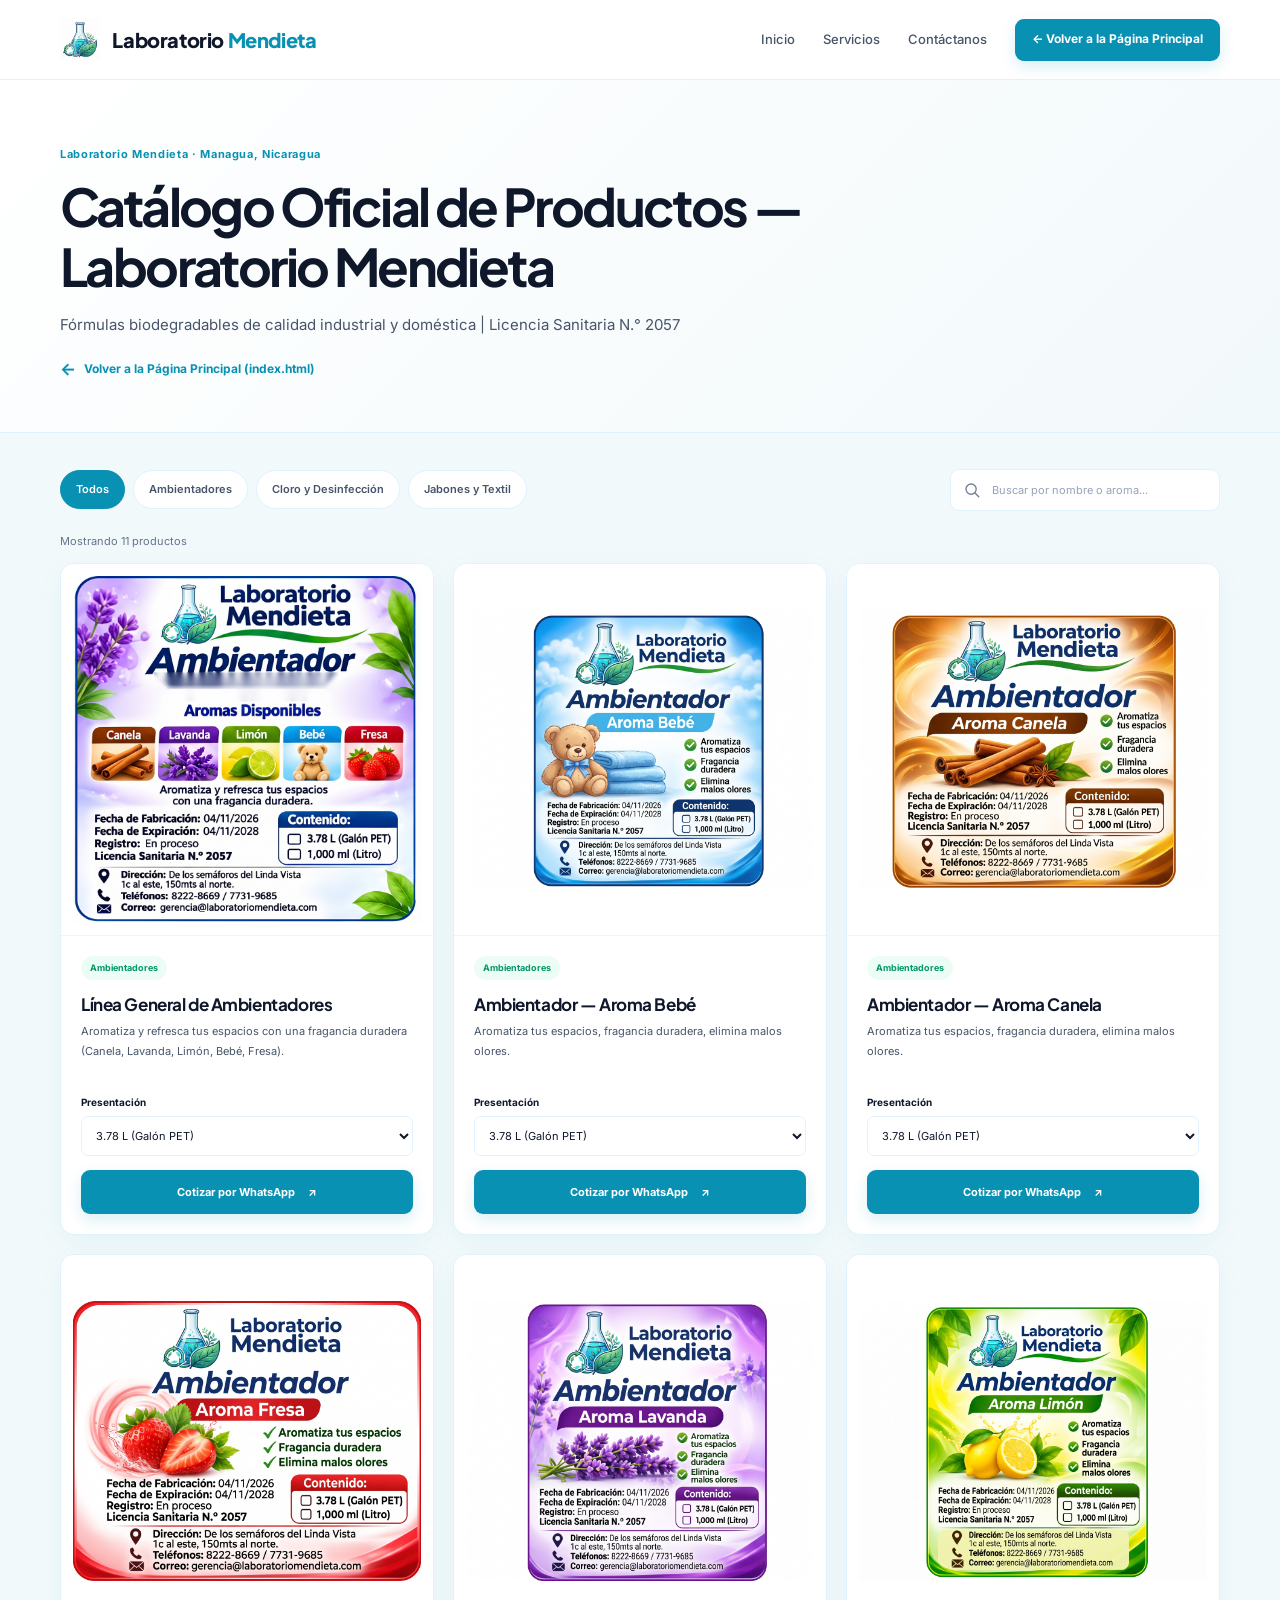
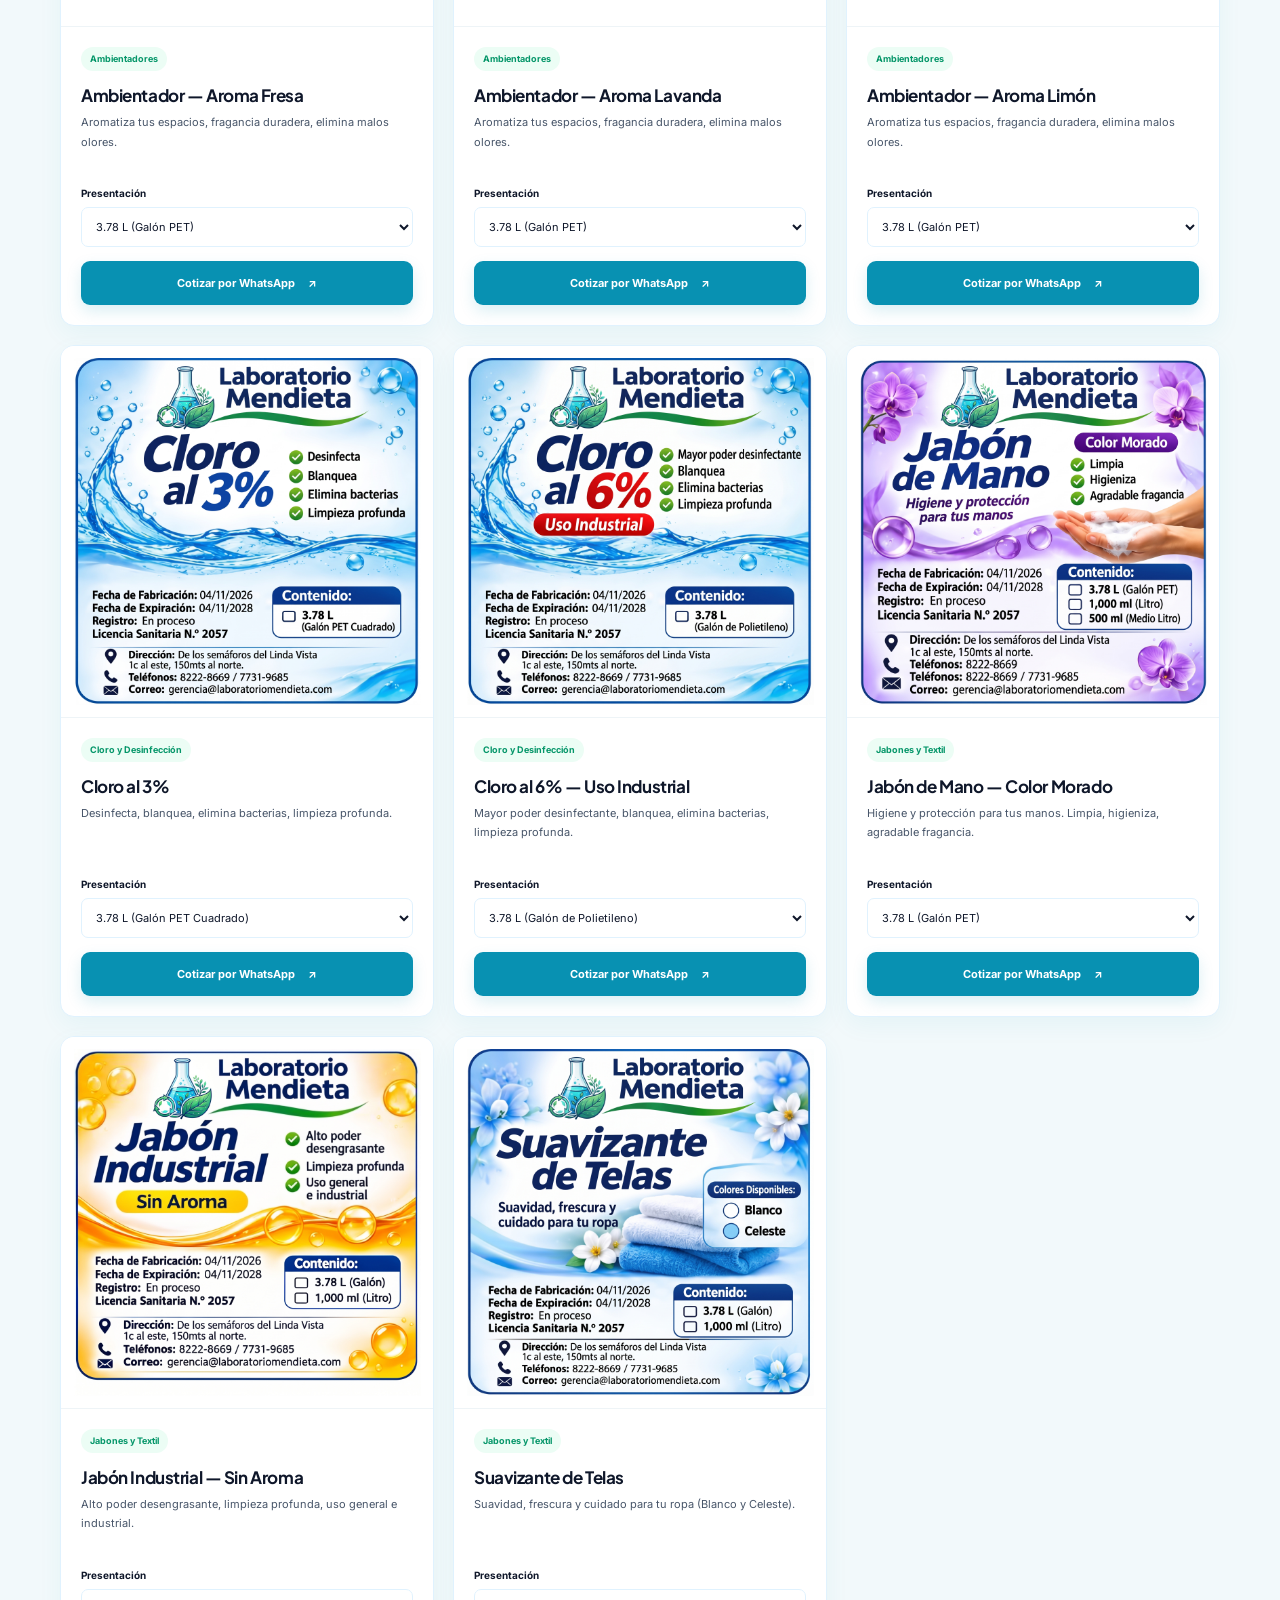
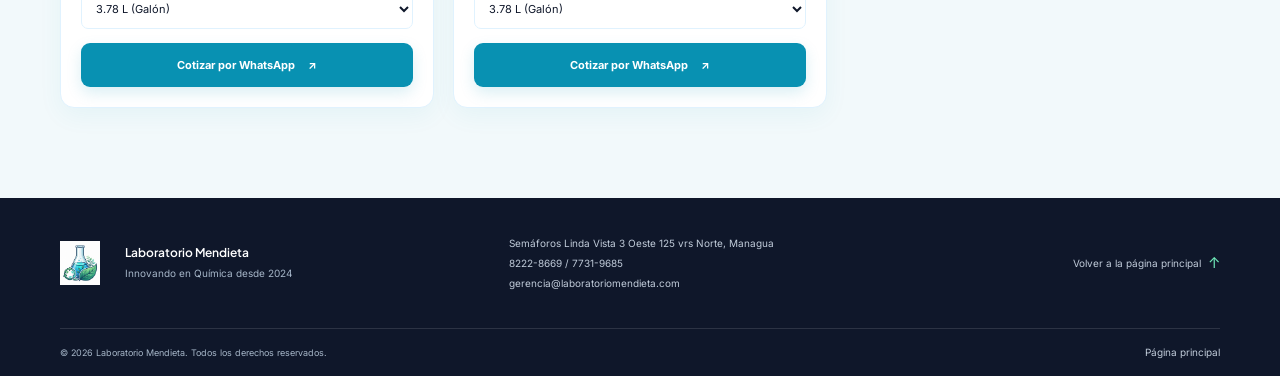
==== catalogo.html @ 2446f7ed "Se añadio el catalogo" ====
<!doctype html>
<html lang="es">
<head>
  <meta charset="utf-8">
  <meta name="viewport" content="width=device-width, initial-scale=1">
  <meta name="theme-color" content="#ffffff">
  <meta name="description" content="Conoce el catálogo oficial de productos químicos e higiénicos biodegradables de Laboratorio Mendieta.">
  <title>Catálogo Oficial de Productos | Laboratorio Mendieta</title>
  <link rel="preconnect" href="https://fonts.googleapis.com">
  <link rel="preconnect" href="https://fonts.gstatic.com" crossorigin>
  <link href="https://fonts.googleapis.com/css2?family=Inter:wght@400;500;600;700&family=Plus+Jakarta+Sans:wght@400;500;600;700;800&display=swap" rel="stylesheet">
  <link rel="stylesheet" href="styles.css">
  <script src="app.js" defer></script>
</head>
<body>
  <a class="skip-link" href="#contenido">Saltar al contenido</a>

  <header class="site-header">
    <div class="container header-inner">
      <a class="brand" href="index.html#inicio" aria-label="Laboratorio Mendieta, página principal">
        <img src="images/Logotipo.png" alt="Logotipo de Laboratorio Mendieta">
        <span class="brand-text">Laboratorio <span class="brand-accent">Mendieta</span></span>
      </a>
      <button class="menu-toggle" type="button" aria-expanded="false" aria-controls="primary-navigation" aria-label="Abrir menú de navegación">
        <span></span><span></span><span></span>
      </button>
      <nav class="primary-navigation" id="primary-navigation" aria-label="Navegación principal">
        <a class="nav-link" href="index.html#inicio">Inicio</a>
        <a class="nav-link" href="index.html#servicios">Servicios</a>
        <a class="nav-link" href="index.html#contacto">Contáctanos</a>
        <a class="button button-primary nav-cta" href="index.html">← Volver a la Página Principal</a>
      </nav>
    </div>
  </header>

  <main id="contenido">
    <section class="catalog-hero" aria-labelledby="catalog-title">
      <div class="container">
        <p class="eyebrow">Laboratorio Mendieta · Managua, Nicaragua</p>
        <h1 id="catalog-title">Catálogo Oficial de Productos — Laboratorio Mendieta</h1>
        <p class="catalog-subtitle">Fórmulas biodegradables de calidad industrial y doméstica | Licencia Sanitaria N.° 2057</p>
        <a class="catalog-back-link" href="index.html"><span aria-hidden="true">←</span> Volver a la Página Principal (index.html)</a>
      </div>
    </section>

    <section class="catalog-section" id="productos" aria-label="Catálogo de productos">
      <div class="container">
        <div class="catalog-toolbar">
          <div class="catalog-filters" role="group" aria-label="Filtrar por categoría">
            <button class="filter-button is-active" type="button" data-filter="all" aria-pressed="true">Todos</button>
            <button class="filter-button" type="button" data-filter="ambientadores" aria-pressed="false">Ambientadores</button>
            <button class="filter-button" type="button" data-filter="cloro" aria-pressed="false">Cloro y Desinfección</button>
            <button class="filter-button" type="button" data-filter="jabones" aria-pressed="false">Jabones y Textil</button>
          </div>
          <label class="catalog-search">
            <span class="visually-hidden">Buscar por nombre o aroma</span>
            <svg viewBox="0 0 24 24" aria-hidden="true"><circle cx="10.8" cy="10.8" r="6.8"/><path d="m16 16 5 5"/></svg>
            <input id="catalog-search" type="search" placeholder="Buscar por nombre o aroma..." autocomplete="off">
          </label>
        </div>

        <p class="catalog-result-count" id="catalog-result-count" role="status" aria-live="polite">Mostrando 11 productos</p>
        <div class="catalog-grid" id="catalog-grid">
          <article class="product-card" data-category="ambientadores" data-product-name="Línea General de Ambientadores" data-search="línea general ambientadores canela lavanda limón bebé fresa">
            <button class="product-image-button" type="button" aria-label="Ampliar etiqueta: Línea General de Ambientadores">
              <img src="images/Ambientadores.jpg" alt="Etiqueta de la línea general de ambientadores, con aromas disponibles" loading="lazy">
              <span class="image-zoom-hint">Ver etiqueta ampliada <span aria-hidden="true">↗</span></span>
            </button>
            <div class="product-content">
              <span class="product-category">Ambientadores</span>
              <h2>Línea General de Ambientadores</h2>
              <p>Aromatiza y refresca tus espacios con una fragancia duradera (Canela, Lavanda, Limón, Bebé, Fresa).</p>
              <label for="presentation-ambientadores">Presentación</label>
              <select id="presentation-ambientadores" class="product-presentation">
                <option>3.78 L (Galón PET)</option>
                <option>1,000 ml (Litro)</option>
              </select>
              <button class="button button-primary quote-button" type="button">Cotizar por WhatsApp <span aria-hidden="true">↗</span></button>
            </div>
          </article>

          <article class="product-card" data-category="ambientadores" data-product-name="Ambientador — Aroma Bebé" data-search="ambientador aroma bebé bebe">
            <button class="product-image-button" type="button" aria-label="Ampliar etiqueta: Ambientador aroma Bebé">
              <img src="images/Ambientador_aroma_a_bebe.jpg" alt="Etiqueta de ambientador con aroma a bebé" loading="lazy">
              <span class="image-zoom-hint">Ver etiqueta ampliada <span aria-hidden="true">↗</span></span>
            </button>
            <div class="product-content">
              <span class="product-category">Ambientadores</span>
              <h2>Ambientador — Aroma Bebé</h2>
              <p>Aromatiza tus espacios, fragancia duradera, elimina malos olores.</p>
              <label for="presentation-bebe">Presentación</label>
              <select id="presentation-bebe" class="product-presentation">
                <option>3.78 L (Galón PET)</option>
                <option>1,000 ml (Litro)</option>
              </select>
              <button class="button button-primary quote-button" type="button">Cotizar por WhatsApp <span aria-hidden="true">↗</span></button>
            </div>
          </article>

          <article class="product-card" data-category="ambientadores" data-product-name="Ambientador — Aroma Canela" data-search="ambientador aroma canela">
            <button class="product-image-button" type="button" aria-label="Ampliar etiqueta: Ambientador aroma Canela">
              <img src="images/Ambientador_aroma_a_canela.jpg" alt="Etiqueta de ambientador con aroma a canela" loading="lazy">
              <span class="image-zoom-hint">Ver etiqueta ampliada <span aria-hidden="true">↗</span></span>
            </button>
            <div class="product-content">
              <span class="product-category">Ambientadores</span>
              <h2>Ambientador — Aroma Canela</h2>
              <p>Aromatiza tus espacios, fragancia duradera, elimina malos olores.</p>
              <label for="presentation-canela">Presentación</label>
              <select id="presentation-canela" class="product-presentation">
                <option>3.78 L (Galón PET)</option>
                <option>1,000 ml (Litro)</option>
              </select>
              <button class="button button-primary quote-button" type="button">Cotizar por WhatsApp <span aria-hidden="true">↗</span></button>
            </div>
          </article>

          <article class="product-card" data-category="ambientadores" data-product-name="Ambientador — Aroma Fresa" data-search="ambientador aroma fresa">
            <button class="product-image-button" type="button" aria-label="Ampliar etiqueta: Ambientador aroma Fresa">
              <img src="images/Ambientador_aroma_a_fresa.jpg" alt="Etiqueta de ambientador con aroma a fresa" loading="lazy">
              <span class="image-zoom-hint">Ver etiqueta ampliada <span aria-hidden="true">↗</span></span>
            </button>
            <div class="product-content">
              <span class="product-category">Ambientadores</span>
              <h2>Ambientador — Aroma Fresa</h2>
              <p>Aromatiza tus espacios, fragancia duradera, elimina malos olores.</p>
              <label for="presentation-fresa">Presentación</label>
              <select id="presentation-fresa" class="product-presentation">
                <option>3.78 L (Galón PET)</option>
                <option>1,000 ml (Litro)</option>
              </select>
              <button class="button button-primary quote-button" type="button">Cotizar por WhatsApp <span aria-hidden="true">↗</span></button>
            </div>
          </article>

          <article class="product-card" data-category="ambientadores" data-product-name="Ambientador — Aroma Lavanda" data-search="ambientador aroma lavanda">
            <button class="product-image-button" type="button" aria-label="Ampliar etiqueta: Ambientador aroma Lavanda">
              <img src="images/Ambientador_aroma_a_lavanda.jpg" alt="Etiqueta de ambientador con aroma a lavanda" loading="lazy">
              <span class="image-zoom-hint">Ver etiqueta ampliada <span aria-hidden="true">↗</span></span>
            </button>
            <div class="product-content">
              <span class="product-category">Ambientadores</span>
              <h2>Ambientador — Aroma Lavanda</h2>
              <p>Aromatiza tus espacios, fragancia duradera, elimina malos olores.</p>
              <label for="presentation-lavanda">Presentación</label>
              <select id="presentation-lavanda" class="product-presentation">
                <option>3.78 L (Galón PET)</option>
                <option>1,000 ml (Litro)</option>
              </select>
              <button class="button button-primary quote-button" type="button">Cotizar por WhatsApp <span aria-hidden="true">↗</span></button>
            </div>
          </article>

          <article class="product-card" data-category="ambientadores" data-product-name="Ambientador — Aroma Limón" data-search="ambientador aroma limón limon">
            <button class="product-image-button" type="button" aria-label="Ampliar etiqueta: Ambientador aroma Limón">
              <img src="images/Ambientador_aroma_a_lim%C3%B3n.jpg" alt="Etiqueta de ambientador con aroma a limón" loading="lazy">
              <span class="image-zoom-hint">Ver etiqueta ampliada <span aria-hidden="true">↗</span></span>
            </button>
            <div class="product-content">
              <span class="product-category">Ambientadores</span>
              <h2>Ambientador — Aroma Limón</h2>
              <p>Aromatiza tus espacios, fragancia duradera, elimina malos olores.</p>
              <label for="presentation-limon">Presentación</label>
              <select id="presentation-limon" class="product-presentation">
                <option>3.78 L (Galón PET)</option>
                <option>1,000 ml (Litro)</option>
              </select>
              <button class="button button-primary quote-button" type="button">Cotizar por WhatsApp <span aria-hidden="true">↗</span></button>
            </div>
          </article>

          <article class="product-card" data-category="cloro" data-product-name="Cloro al 3%" data-search="cloro desinfección desinfecta blanquea bacterias">
            <button class="product-image-button" type="button" aria-label="Ampliar etiqueta: Cloro al 3%">
              <img src="images/Cloro_al_3%25.jpg" alt="Etiqueta de cloro al 3 por ciento" loading="lazy">
              <span class="image-zoom-hint">Ver etiqueta ampliada <span aria-hidden="true">↗</span></span>
            </button>
            <div class="product-content">
              <span class="product-category">Cloro y Desinfección</span>
              <h2>Cloro al 3%</h2>
              <p>Desinfecta, blanquea, elimina bacterias, limpieza profunda.</p>
              <label for="presentation-cloro-3">Presentación</label>
              <select id="presentation-cloro-3" class="product-presentation">
                <option>3.78 L (Galón PET Cuadrado)</option>
              </select>
              <button class="button button-primary quote-button" type="button">Cotizar por WhatsApp <span aria-hidden="true">↗</span></button>
            </div>
          </article>

          <article class="product-card" data-category="cloro" data-product-name="Cloro al 6% — Uso Industrial" data-search="cloro 6% industrial desinfección desinfectante blanquea">
            <button class="product-image-button" type="button" aria-label="Ampliar etiqueta: Cloro al 6%, uso industrial">
              <img src="images/Cloro_al_6%25.jpg" alt="Etiqueta de cloro al 6 por ciento para uso industrial" loading="lazy">
              <span class="image-zoom-hint">Ver etiqueta ampliada <span aria-hidden="true">↗</span></span>
            </button>
            <div class="product-content">
              <span class="product-category">Cloro y Desinfección</span>
              <h2>Cloro al 6% — Uso Industrial</h2>
              <p>Mayor poder desinfectante, blanquea, elimina bacterias, limpieza profunda.</p>
              <label for="presentation-cloro-6">Presentación</label>
              <select id="presentation-cloro-6" class="product-presentation">
                <option>3.78 L (Galón de Polietileno)</option>
              </select>
              <button class="button button-primary quote-button" type="button">Cotizar por WhatsApp <span aria-hidden="true">↗</span></button>
            </div>
          </article>

          <article class="product-card" data-category="jabones" data-product-name="Jabón de Mano — Color Morado" data-search="jabón jabón de mano morado manos higiene">
            <button class="product-image-button" type="button" aria-label="Ampliar etiqueta: Jabón de Mano color morado">
              <img src="images/Jabon_de_mano.jpg" alt="Etiqueta de jabón de manos color morado" loading="lazy">
              <span class="image-zoom-hint">Ver etiqueta ampliada <span aria-hidden="true">↗</span></span>
            </button>
            <div class="product-content">
              <span class="product-category">Jabones y Textil</span>
              <h2>Jabón de Mano — Color Morado</h2>
              <p>Higiene y protección para tus manos. Limpia, higieniza, agradable fragancia.</p>
              <label for="presentation-jabon-mano">Presentación</label>
              <select id="presentation-jabon-mano" class="product-presentation">
                <option>3.78 L (Galón PET)</option>
                <option>1,000 ml (Litro)</option>
                <option>500 ml (Medio Litro)</option>
              </select>
              <button class="button button-primary quote-button" type="button">Cotizar por WhatsApp <span aria-hidden="true">↗</span></button>
            </div>
          </article>

          <article class="product-card" data-category="jabones" data-product-name="Jabón Industrial — Sin Aroma" data-search="jabón jabón industrial sin aroma desengrasante">
            <button class="product-image-button" type="button" aria-label="Ampliar etiqueta: Jabón Industrial sin aroma">
              <img src="images/Jabon_Industrial.jpg" alt="Etiqueta de jabón industrial sin aroma" loading="lazy">
              <span class="image-zoom-hint">Ver etiqueta ampliada <span aria-hidden="true">↗</span></span>
            </button>
            <div class="product-content">
              <span class="product-category">Jabones y Textil</span>
              <h2>Jabón Industrial — Sin Aroma</h2>
              <p>Alto poder desengrasante, limpieza profunda, uso general e industrial.</p>
              <label for="presentation-jabon-industrial">Presentación</label>
              <select id="presentation-jabon-industrial" class="product-presentation">
                <option>3.78 L (Galón)</option>
                <option>1,000 ml (Litro)</option>
              </select>
              <button class="button button-primary quote-button" type="button">Cotizar por WhatsApp <span aria-hidden="true">↗</span></button>
            </div>
          </article>

          <article class="product-card" data-category="jabones" data-product-name="Suavizante de Telas" data-search="suavizante telas ropa blanco celeste frescura">
            <button class="product-image-button" type="button" aria-label="Ampliar etiqueta: Suavizante de Telas">
              <img src="images/Suavizante.jpg" alt="Etiqueta de suavizante de telas, colores blanco y celeste" loading="lazy">
              <span class="image-zoom-hint">Ver etiqueta ampliada <span aria-hidden="true">↗</span></span>
            </button>
            <div class="product-content">
              <span class="product-category">Jabones y Textil</span>
              <h2>Suavizante de Telas</h2>
              <p>Suavidad, frescura y cuidado para tu ropa (Blanco y Celeste).</p>
              <label for="presentation-suavizante">Presentación</label>
              <select id="presentation-suavizante" class="product-presentation">
                <option>3.78 L (Galón)</option>
                <option>1,000 ml (Litro)</option>
              </select>
              <button class="button button-primary quote-button" type="button">Cotizar por WhatsApp <span aria-hidden="true">↗</span></button>
            </div>
          </article>
        </div>
        <p class="catalog-empty" id="catalog-empty" hidden>No encontramos productos con ese nombre o aroma. Prueba otra búsqueda o categoría.</p>
      </div>
    </section>
  </main>

  <footer class="site-footer catalog-footer">
    <div class="container catalog-footer-main">
      <a class="brand footer-brand" href="index.html#inicio" aria-label="Laboratorio Mendieta, página principal">
        <img src="images/Logotipo.png" alt="Laboratorio Mendieta">
      </a>
      <p class="catalog-footer-tagline">Laboratorio Mendieta<br><span>Innovando en Química desde 2024</span></p>
      <div class="catalog-footer-contact">
        <address>Semáforos Linda Vista 3 Oeste 125 vrs Norte, Managua</address>
        <p><a href="tel:+50582228669">8222-8669</a> / <a href="tel:+50577319685">7731-9685</a></p>
        <a href="mailto:gerencia@laboratoriomendieta.com">gerencia@laboratoriomendieta.com</a>
      </div>
      <a class="catalog-footer-back" href="index.html">Volver a la página principal <span aria-hidden="true">↑</span></a>
    </div>
    <div class="container footer-bottom">
      <span>© <span id="current-year">2026</span> Laboratorio Mendieta. Todos los derechos reservados.</span>
      <a href="index.html">Página principal</a>
    </div>
  </footer>

  <dialog class="image-lightbox" id="image-lightbox" aria-label="Etiqueta del producto ampliada">
    <div class="lightbox-panel">
      <button class="lightbox-close" type="button" aria-label="Cerrar etiqueta ampliada">×</button>
      <img id="lightbox-image" alt="">
      <p id="lightbox-caption"></p>
    </div>
  </dialog>
</body>
</html>
---- styles.css ----
:root {
  --white: #ffffff;
  --ice: #f2f9fb;
  --cyan: #0891b2;
  --cyan-hover: #0e7490;
  --emerald: #10b981;
  --emerald-dark: #059669;
  --mint: #ecfdf5;
  --slate: #0f172a;
  --text: #475569;
  --muted: #64748b;
  --border: #e0f2fe;
  --shadow: 0 8px 24px rgba(8, 145, 178, 0.06);
  --font-heading: "Plus Jakarta Sans", sans-serif;
  --font-body: "Inter", sans-serif;
  --container: 1160px;
}

* { box-sizing: border-box; }
html { scroll-behavior: smooth; scroll-padding-top: 88px; }
body { margin: 0; color: var(--text); background: var(--white); font-family: var(--font-body); font-size: 15px; line-height: 1.7; -webkit-font-smoothing: antialiased; }
a { color: inherit; text-decoration: none; }
button, input, select, textarea { font: inherit; }
button { cursor: pointer; }
::selection { color: var(--slate); background: #c9f4e3; }
.container { width: min(var(--container), calc(100% - 48px)); margin-inline: auto; }
.skip-link { position: fixed; z-index: 20; top: 10px; left: 10px; padding: 10px 15px; color: white; background: var(--slate); border-radius: 6px; transform: translateY(-160%); }
.skip-link:focus { transform: translateY(0); }

.site-header { position: sticky; z-index: 10; top: 0; height: 80px; background: rgba(255,255,255,.9); border-bottom: 1px solid var(--border); backdrop-filter: blur(10px); -webkit-backdrop-filter: blur(10px); }
.header-inner { display: flex; height: 100%; align-items: center; justify-content: space-between; gap: 30px; }
.brand { display: inline-flex; flex: 0 0 auto; align-items: center; }
.brand img { display: block; width: auto; max-width: 230px; max-height: 50px; object-fit: contain; }
.header-inner .brand { display: inline-flex; align-items: center; gap: .75rem; text-decoration: none; }
.header-inner .brand img { height: 44px; width: auto; object-fit: contain; }
.brand-text { color: #0F172A; font-family: "Plus Jakarta Sans", sans-serif; font-size: 1.25rem; font-weight: 800; letter-spacing: -.02em; line-height: 1.1; white-space: nowrap; }
.brand-accent { color: #0891B2; }
.primary-navigation { display: flex; height: 100%; align-items: center; gap: clamp(16px, 2.2vw, 30px); }
.nav-link { color: var(--text); font-size: 13px; font-weight: 500; transition: color .18s ease; }
.nav-link:hover, .nav-link:focus-visible { color: var(--cyan); }
.button { display: inline-flex; min-height: 50px; align-items: center; justify-content: center; gap: 13px; padding: 0 22px; border: 1px solid transparent; border-radius: 9px; font-size: 13px; font-weight: 700; transition: background .2s ease, color .2s ease, border-color .2s ease, box-shadow .2s ease, transform .2s ease; }
.button:hover { transform: translateY(-1px); }
.button-primary { color: white; background: var(--cyan); box-shadow: 0 6px 15px rgba(8,145,178,.15); }
.button-primary:hover { background: var(--cyan-hover); box-shadow: 0 8px 20px rgba(8,145,178,.2); }
.button-secondary { color: var(--slate); background: white; border-color: var(--border); box-shadow: var(--shadow); }
.button-secondary:hover { color: var(--cyan-hover); border-color: #9cdeed; }
.nav-cta { min-height: 42px; padding-inline: 16px; font-size: 12px; }
.menu-toggle { display: none; }

.hero { position: relative; overflow: hidden; background: linear-gradient(118deg, #fff 5%, #fff 42%, var(--ice) 100%); }
.hero-layout { position: relative; display: grid; min-height: 610px; grid-template-columns: 1.05fr .95fr; align-items: center; gap: 40px; padding-block: 74px 79px; }
.hero-copy { position: relative; z-index: 1; max-width: 600px; }
.hero-badge { display: inline-flex; align-items: center; gap: 8px; margin: 0 0 23px; padding: 7px 12px; color: var(--emerald-dark); background: var(--mint); border: 1px solid #d5f7e7; border-radius: 999px; font-size: 11px; font-weight: 600; }
.badge-dot { width: 7px; height: 7px; flex: 0 0 auto; background: var(--emerald); border-radius: 50%; box-shadow: 0 0 0 4px rgba(16,185,129,.1); }
.badge-separator { color: #5da98b; }
h1, h2, h3 { color: var(--slate); font-family: var(--font-heading); }
.hero h1 { max-width: 630px; margin: 0 0 18px; font-size: clamp(39px, 5vw, 61px); font-weight: 700; letter-spacing: -.055em; line-height: 1.15; }
.hero h1 span { color: var(--cyan); }
.hero-description { max-width: 525px; margin: 0; color: var(--text); font-size: 16px; line-height: 1.85; }
.hero-actions { display: flex; flex-wrap: wrap; gap: 12px; margin-top: 30px; }
.hero-trust { display: flex; align-items: center; gap: 9px; margin-top: 25px; color: var(--muted); font-size: 11px; font-weight: 500; }
.trust-check { display: grid; width: 19px; height: 19px; place-items: center; color: var(--emerald-dark); background: var(--mint); border-radius: 50%; font-size: 11px; font-weight: 700; }

.hero-art { position: relative; display: grid; min-height: 440px; place-items: center; isolation: isolate; }
.art-glow { position: absolute; z-index: -2; width: 370px; height: 370px; background: radial-gradient(circle, rgba(167,243,208,.42), rgba(207,245,251,.24) 52%, transparent 72%); border-radius: 50%; }
.art-circle { position: absolute; z-index: -1; border: 1px solid rgba(8,145,178,.13); border-radius: 50%; }
.circle-back { width: 370px; height: 370px; }
.circle-front { width: 300px; height: 300px; border-color: rgba(16,185,129,.16); }
.flask-illustration { position: relative; z-index: 1; width: 235px; filter: drop-shadow(0 22px 24px rgba(8,100,124,.12)); }
.flask-illustration svg { display: block; width: 100%; overflow: visible; }
.flask-glass { fill: url(#glass); stroke: #8bcbd9; stroke-width: 2; stroke-linejoin: round; }
.flask-liquid { fill: url(#liquid); opacity: .9; }
.flask-highlight { fill: none; stroke: white; stroke-linecap: round; stroke-width: 4; opacity: .92; }
.flask-bubble { fill: rgba(255,255,255,.82); }
.card-purity, .card-safety { position: absolute; z-index: 2; display: flex; min-width: 190px; align-items: center; gap: 12px; padding: 13px 15px; background: rgba(255,255,255,.92); border: 1px solid rgba(224,242,254,.95); border-radius: 13px; box-shadow: 0 12px 30px rgba(8,91,117,.1); backdrop-filter: blur(7px); }
.card-purity { top: 68px; left: 1px; }
.card-safety { right: -2px; bottom: 60px; }
.floating-icon { display: grid; width: 42px; height: 42px; flex: 0 0 auto; place-items: center; border-radius: 12px; }
.floating-icon svg, .pillar-icon svg, .service-icon svg, .contact-icon svg { width: 24px; height: 24px; fill: none; stroke: currentColor; stroke-linecap: round; stroke-linejoin: round; stroke-width: 1.8; }
.icon-aqua { color: var(--cyan); background: #e7f8fb; }
.icon-mint { color: var(--emerald); background: var(--mint); }
.icon-soft-blue { color: #3284a0; background: #eff8fc; }
.art-card strong, .art-card small { display: block; }
.art-card strong { color: var(--slate); font-family: var(--font-heading); font-size: 12px; font-weight: 700; }
.art-card small { margin-top: 2px; color: var(--muted); font-size: 10px; }
.art-sparkle { position: absolute; color: var(--emerald); }
.sparkle-one { top: 74px; right: 77px; font-size: 21px; }
.sparkle-two { bottom: 103px; left: 62px; color: var(--cyan); font-size: 18px; }
.art-dot { position: absolute; width: 9px; height: 9px; background: #9ee7cf; border-radius: 50%; }
.dot-one { top: 112px; right: 21px; }
.dot-two { bottom: 100px; right: 62px; width: 6px; height: 6px; background: #91dcec; }
.hero-bottom-fade { position: absolute; right: 0; bottom: 0; left: 0; height: 1px; background: linear-gradient(90deg, transparent, #c8ecf1, transparent); }

.section { padding-block: 100px; }
.about-section { background: var(--white); }
.about-intro { display: grid; grid-template-columns: .8fr 1.2fr; align-items: end; gap: 85px; margin-bottom: 44px; }
.eyebrow { margin: 0 0 12px; color: var(--cyan); font-size: 11px; font-weight: 700; letter-spacing: .06em; }
.section-heading h2, .contact-copy h2 { margin: 0; font-size: clamp(34px, 4vw, 44px); font-weight: 700; letter-spacing: -.045em; line-height: 1.2; }
.about-description { margin: 0 0 4px; color: var(--text); font-size: 14px; line-height: 1.95; }
.pillars-grid { display: grid; grid-template-columns: repeat(3, 1fr); gap: 18px; }
.pillar-card { position: relative; min-height: 220px; padding: 25px 26px; background: #fff; border: 1px solid var(--border); border-radius: 14px; box-shadow: var(--shadow); transition: transform .2s ease, box-shadow .2s ease; }
.pillar-card:hover, .service-card:hover, .testimonial-card:hover { transform: translateY(-4px); box-shadow: 0 14px 32px rgba(8,145,178,.1); }
.pillar-icon, .service-icon { display: grid; width: 49px; height: 49px; place-items: center; border-radius: 13px; }
.pillar-icon svg { width: 25px; height: 25px; }
.card-index { position: absolute; top: 30px; right: 27px; color: #94a3b8; font-size: 11px; font-weight: 700; letter-spacing: .05em; }
.pillar-card h3 { margin: 18px 0 7px; font-size: 17px; font-weight: 700; letter-spacing: -.025em; }
.pillar-card p { margin: 0; color: var(--text); font-size: 12px; line-height: 1.8; }
.mission-grid { display: grid; grid-template-columns: repeat(3, minmax(0, 1fr)); gap: 18px; margin-top: 2.5rem; }
.mission-card { padding: 26px; background: var(--white); border: 1px solid #E0F2FE; border-radius: 16px; box-shadow: 0 8px 24px rgba(8, 145, 178, 0.06); }
.mission-icon { display: grid; width: 48px; height: 48px; margin: 0 auto 15px; place-items: center; }
.mission-icon svg { display: block; width: 48px; height: 48px; }
.mission-card h3 { margin: 0 0 12px; color: var(--slate); font-size: 17px; font-weight: 700; letter-spacing: -.025em; text-align: center; }
.mission-card p { margin: 0; color: var(--text); font-size: 12px; line-height: 1.9; }
.mission-values { display: grid; gap: 10px; margin: 0; padding: 0; list-style: none; }
.mission-values li { position: relative; padding-left: 17px; color: var(--text); font-size: 12px; line-height: 1.7; }
.mission-values li::before { position: absolute; top: .65em; left: 0; width: 7px; height: 7px; background: #10B981; border-radius: 50%; content: ""; }

.services-section { background: var(--ice); }
.section-heading-centered { margin-bottom: 42px; text-align: center; }
.section-heading-centered .eyebrow { margin-bottom: 10px; }
.section-heading-centered h2 { font-size: clamp(34px, 4vw, 43px); }
.section-subtitle { max-width: 500px; margin: 12px auto 0; color: var(--text); font-size: 14px; }
.services-grid { display: grid; grid-template-columns: repeat(3, 1fr); gap: 18px; }
.service-card { display: flex; min-height: 303px; flex-direction: column; padding: 25px 25px 23px; background: var(--white); border: 1px solid var(--border); border-radius: 14px; box-shadow: 0 8px 24px rgba(8,145,178,.045); transition: transform .2s ease, box-shadow .2s ease; }
.service-top { display: flex; align-items: center; justify-content: space-between; }
.service-icon { width: 48px; height: 48px; }
.service-number { color: #94a3b8; font-family: var(--font-heading); font-size: 12px; font-weight: 700; }
.service-card h3 { margin: 22px 0 9px; font-size: 17px; font-weight: 700; letter-spacing: -.03em; line-height: 1.45; }
.service-card > p { margin: 0; color: var(--text); font-size: 12px; line-height: 1.85; }
.service-link { display: inline-flex; align-items: center; gap: 8px; margin-top: auto; padding-top: 20px; color: var(--cyan); font-size: 11px; font-weight: 700; }
.service-link:hover { color: var(--cyan-hover); }
.service-link span { font-size: 15px; transition: transform .2s ease; }
.service-link:hover span { transform: translateX(3px); }

.testimonials-section { background: var(--white); }
.testimonials-grid { display: grid; grid-template-columns: repeat(3, 1fr); gap: 18px; }
.testimonial-card { min-height: 245px; padding: 24px 24px 25px; background: #fff; border: 1px solid var(--border); border-radius: 14px; box-shadow: var(--shadow); transition: transform .2s ease, box-shadow .2s ease; }
.testimonial-top { display: flex; align-items: center; justify-content: space-between; margin-bottom: 16px; }
.stars { color: #eabf56; font-size: 15px; letter-spacing: 2px; }
.quote-mark { height: 36px; color: var(--cyan); font-family: Georgia, serif; font-size: 46px; line-height: 1; }
.testimonial-card h3 { margin: 0 0 10px; font-size: 15px; font-weight: 700; letter-spacing: -.02em; line-height: 1.5; }
.testimonial-card blockquote { margin: 0; color: var(--text); font-size: 12px; line-height: 1.85; }

.contact-section { background: var(--ice); }
.contact-layout { display: grid; grid-template-columns: .92fr 1.08fr; align-items: start; gap: 75px; }
.contact-copy { padding-top: 12px; }
.contact-copy h2 { font-size: clamp(35px, 4vw, 44px); }
.contact-intro { max-width: 410px; margin: 15px 0 28px; color: var(--text); font-size: 14px; line-height: 1.85; }
.contact-list { display: grid; gap: 19px; }
.contact-item { display: flex; align-items: center; gap: 13px; }
.contact-icon { display: grid; width: 42px; height: 42px; flex: 0 0 auto; place-items: center; border-radius: 12px; }
.contact-icon svg { width: 21px; height: 21px; }
.contact-label { display: block; margin-bottom: 2px; color: var(--muted); font-size: 10px; font-weight: 600; }
.contact-item address, .contact-item a { color: var(--slate); font-size: 12px; font-style: normal; font-weight: 600; line-height: 1.6; overflow-wrap: anywhere; }
.contact-item a:hover { color: var(--cyan); }
.contact-form { padding: 29px 31px 25px; background: var(--white); border: 1px solid var(--border); border-radius: 14px; box-shadow: 0 12px 32px rgba(8,145,178,.08); }
.form-heading { margin-bottom: 20px; }
.form-kicker { color: var(--cyan); font-size: 9px; font-weight: 700; letter-spacing: .12em; }
.form-heading h3 { margin: 5px 0 4px; font-size: 20px; font-weight: 700; letter-spacing: -.03em; }
.form-heading p { margin: 0; color: var(--muted); font-size: 11px; }
.form-field { margin-bottom: 12px; }
.form-field label { display: block; margin-bottom: 5px; color: var(--slate); font-size: 11px; font-weight: 600; }
.form-field label span { color: var(--cyan); }
.form-field input, .form-field select, .form-field textarea { display: block; width: 100%; min-height: 43px; padding: 10px 12px; color: var(--slate); background: #fcfeff; border: 1px solid #dbe8ee; border-radius: 8px; outline: none; font-size: 12px; transition: border-color .18s ease, box-shadow .18s ease; }
.form-field textarea { min-height: 80px; resize: vertical; }
.form-field input::placeholder, .form-field textarea::placeholder { color: #94a3b8; }
.form-field input:focus, .form-field select:focus, .form-field textarea:focus { border-color: var(--cyan); box-shadow: 0 0 0 3px rgba(8,145,178,.1); }
.form-field [aria-invalid="true"] { border-color: #dc5555; }
.field-error { display: block; min-height: 0; margin-top: 3px; color: #b42318; font-size: 10px; line-height: 1.4; }
.field-error:not(:empty) { min-height: 14px; }
.form-submit { width: 100%; margin-top: 1px; }
.form-status { min-height: 0; margin: 0; color: #047857; font-size: 11px; font-weight: 600; }
.form-status:not(:empty) { margin-top: 11px; }
.form-status.is-error { color: #b42318; }
.form-note { margin: 8px 0 0; color: var(--muted); font-size: 10px; line-height: 1.6; }

.site-footer { color: #d7e1ec; background: var(--slate); }
.footer-main { display: grid; grid-template-columns: auto 1fr auto; align-items: center; gap: 34px; min-height: 113px; }
.footer-brand img { max-width: 210px; max-height: 44px; }
.footer-main > p { margin: 0; color: white; font-family: var(--font-heading); font-size: 12px; font-weight: 600; line-height: 1.7; }
.footer-main > p span { color: #a6b6c8; font-family: var(--font-body); font-size: 10px; font-weight: 400; }
.footer-links { display: flex; flex-wrap: wrap; gap: 19px; }
.footer-links a, .footer-bottom a { color: #c1ccda; font-size: 10px; transition: color .18s ease; }
.footer-links a:hover, .footer-bottom a:hover { color: white; }
.footer-bottom { display: flex; min-height: 48px; align-items: center; justify-content: space-between; gap: 15px; border-top: 1px solid rgba(255,255,255,.12); color: #a6b6c8; font-size: 9px; }
.whatsapp-float { position: fixed; z-index: 9; right: 23px; bottom: 22px; display: grid; width: 56px; height: 56px; place-items: center; color: white; background: #25d366; border: 3px solid white; border-radius: 50%; box-shadow: 0 7px 20px rgba(15,23,42,.2); transition: transform .18s ease, box-shadow .18s ease; }
.whatsapp-float:hover { transform: translateY(-3px); box-shadow: 0 10px 25px rgba(15,23,42,.25); }
.whatsapp-float svg { width: 29px; height: 29px; fill: currentColor; }
:focus-visible { outline: 3px solid rgba(8,145,178,.45); outline-offset: 3px; }

@media (max-width: 768px) {
  .header-inner .brand img { height: 36px; }
  .brand-text { font-size: 1.05rem; }
}

@media (max-width: 930px) {
  .container { width: min(var(--container), calc(100% - 40px)); }
  .header-inner { gap: 18px; }
  .primary-navigation { gap: 17px; }
  .nav-link { font-size: 12px; }
  .nav-cta { padding-inline: 13px; font-size: 11px; }
  .hero-layout { min-height: 560px; gap: 15px; }
  .hero-art { transform: scale(.88); }
  .about-intro { gap: 45px; }
  .contact-layout { gap: 40px; }
  .footer-main { grid-template-columns: auto 1fr; gap: 17px 30px; padding-block: 21px; }
  .footer-links { grid-column: 1 / -1; }
}

@media (max-width: 700px) {
  html { scroll-padding-top: 70px; }
  .container { width: calc(100% - 38px); }
  .site-header { height: 70px; }
  .brand img { max-width: 190px; max-height: 44px; }
  .menu-toggle { position: relative; z-index: 12; display: flex; width: 42px; height: 42px; flex-direction: column; align-items: center; justify-content: center; gap: 5px; padding: 0; background: white; border: 1px solid var(--border); border-radius: 9px; }
  .menu-toggle span { display: block; width: 18px; height: 2px; background: var(--slate); transition: transform .2s ease, opacity .2s ease; }
  .menu-toggle[aria-expanded="true"] span:first-child { transform: translateY(7px) rotate(45deg); }
  .menu-toggle[aria-expanded="true"] span:nth-child(2) { opacity: 0; }
  .menu-toggle[aria-expanded="true"] span:last-child { transform: translateY(-7px) rotate(-45deg); }
  .primary-navigation { position: absolute; top: 69px; right: 0; left: 0; display: flex; height: auto; max-height: 0; flex-direction: column; align-items: stretch; gap: 0; overflow: hidden; padding-inline: 20px; background: rgba(255,255,255,.98); border-bottom: 0 solid var(--border); box-shadow: 0 18px 25px rgba(15,23,42,.08); visibility: hidden; transition: max-height .28s ease, padding .28s ease, visibility .28s ease; }
  .primary-navigation.is-open { max-height: 390px; padding-block: 10px 18px; border-bottom-width: 1px; visibility: visible; }
  .nav-link { display: flex; min-height: 43px; align-items: center; border-bottom: 1px solid #edf5f8; font-size: 13px; }
  .nav-cta { margin-top: 12px; }
  .hero-layout { min-height: 0; grid-template-columns: 1fr; gap: 0; padding-block: 61px 34px; }
  .hero-copy { max-width: 560px; }
  .hero-badge { margin-bottom: 18px; font-size: 9px; }
  .hero h1 { font-size: clamp(38px, 9.5vw, 53px); }
  .hero-description { font-size: 14px; }
  .hero-actions { margin-top: 23px; }
  .hero-trust { margin-top: 18px; font-size: 10px; }
  .hero-art { min-height: 355px; margin: -4px -27px -4px; transform: scale(.82); }
  .section { padding-block: 73px; }
  .about-intro { grid-template-columns: 1fr; gap: 15px; margin-bottom: 29px; }
  .section-heading h2, .contact-copy h2 { font-size: 36px; }
  .about-description { font-size: 13px; }
  .pillars-grid { grid-template-columns: 1fr; gap: 12px; }
  .pillar-card { min-height: 0; padding: 21px 22px; }
  .pillar-card h3 { margin-top: 14px; }
  .mission-grid { grid-template-columns: 1fr; gap: 12px; margin-top: 2.5rem; }
  .mission-card { padding: 23px; }
  .section-heading-centered { margin-bottom: 29px; }
  .section-heading-centered h2 { font-size: 35px; }
  .section-subtitle { font-size: 12px; }
  .services-grid { grid-template-columns: 1fr; gap: 12px; }
  .service-card { min-height: 265px; padding: 23px; }
  .testimonials-grid { grid-template-columns: 1fr; gap: 12px; }
  .testimonial-card { min-height: 0; padding: 22px; }
  .contact-layout { grid-template-columns: 1fr; gap: 30px; }
  .contact-copy { padding-top: 0; }
  .contact-intro { margin-block: 12px 23px; }
  .contact-list { gap: 15px; }
  .contact-form { padding: 24px 21px 21px; }
  .footer-main { grid-template-columns: 1fr; gap: 13px; padding-block: 25px; }
  .footer-links { grid-column: auto; gap: 12px 18px; }
  .footer-bottom { align-items: flex-start; flex-direction: column; justify-content: center; gap: 3px; padding-block: 12px; }
  .whatsapp-float { right: 15px; bottom: 15px; width: 52px; height: 52px; }
}

@media (max-width: 390px) {
  .hero-badge { gap: 6px; font-size: 8px; }
  .hero-actions { flex-direction: column; }
  .hero-actions .button { width: 100%; }
  .hero-art { margin-inline: -48px; transform: scale(.72); }
  .contact-form { padding-inline: 17px; }
  .footer-links { gap: 10px 14px; }
}

@media (prefers-reduced-motion: reduce) {
  *, *::before, *::after { scroll-behavior: auto !important; animation-duration: .01ms !important; animation-iteration-count: 1 !important; transition-duration: .01ms !important; }
}

.catalog-promo { padding-block: 35px 75px; background: var(--white); }
.catalog-promo-card { display: flex; align-items: center; justify-content: space-between; gap: 30px; padding: 38px 42px; background: linear-gradient(115deg, #f2f9fb, #f4fcf8); border: 1px solid var(--border); border-radius: 16px; box-shadow: var(--shadow); }
.catalog-promo-card .eyebrow { margin-bottom: 8px; }
.catalog-promo-card h2 { max-width: 650px; margin: 0; color: var(--slate); font-family: var(--font-heading); font-size: clamp(24px, 3vw, 34px); font-weight: 700; letter-spacing: -.04em; line-height: 1.25; }
.catalog-promo-card p:not(.eyebrow) { margin: 10px 0 0; color: var(--text); font-size: 13px; line-height: 1.8; }
.catalog-promo-card .button { flex: 0 0 auto; }

.catalog-hero { padding-block: 65px 48px; background: linear-gradient(135deg, #fff, var(--ice)); border-bottom: 1px solid var(--border); }
.catalog-hero .eyebrow { margin-bottom: 12px; }
.catalog-hero h1 { max-width: 850px; margin: 0; color: var(--slate); font-size: clamp(34px, 5vw, 52px); font-weight: 700; letter-spacing: -.05em; line-height: 1.16; }
.catalog-subtitle { margin: 16px 0 17px; color: var(--text); font-size: 15px; }
.catalog-back-link { display: inline-flex; align-items: center; gap: 8px; color: var(--cyan); font-size: 12px; font-weight: 700; }
.catalog-back-link:hover { color: var(--cyan-hover); }
.catalog-back-link span { font-size: 17px; }
.catalog-section { padding-block: 36px 90px; background: var(--ice); }
.catalog-toolbar { display: flex; align-items: center; justify-content: space-between; gap: 22px; }
.catalog-filters { display: flex; flex-wrap: wrap; gap: 8px; }
.filter-button { min-height: 39px; padding: 0 15px; color: var(--text); background: white; border: 1px solid var(--border); border-radius: 999px; font-size: 11px; font-weight: 600; transition: color .18s ease, background .18s ease, border-color .18s ease; }
.filter-button:hover, .filter-button.is-active { color: white; background: var(--cyan); border-color: var(--cyan); }
.catalog-search { display: flex; width: min(100%, 300px); height: 42px; flex: 0 0 270px; align-items: center; gap: 9px; padding-inline: 12px; background: white; border: 1px solid var(--border); border-radius: 9px; }
.catalog-search svg { width: 18px; height: 18px; flex: 0 0 auto; fill: none; stroke: #718096; stroke-linecap: round; stroke-width: 1.8; }
.catalog-search input { width: 100%; min-width: 0; height: 100%; color: var(--slate); background: transparent; border: 0; outline: 0; font-size: 11px; }
.catalog-search input::placeholder { color: #94a3b8; }
.catalog-search:focus-within { border-color: var(--cyan); box-shadow: 0 0 0 3px rgba(8,145,178,.09); }
.catalog-result-count { margin: 21px 0 13px; color: var(--muted); font-size: 11px; }
.catalog-grid { display: grid; grid-template-columns: repeat(auto-fill, minmax(300px, 1fr)); align-items: stretch; gap: 19px; }
.product-card { display: flex; min-width: 0; flex-direction: column; overflow: hidden; background: white; border: 1px solid var(--border); border-radius: 14px; box-shadow: var(--shadow); transition: transform .2s ease, box-shadow .2s ease; }
.product-card:hover { transform: translateY(-3px); box-shadow: 0 14px 32px rgba(8,145,178,.11); }
.product-card[hidden] { display: none; }
.product-image-button { position: relative; display: block; width: 100%; overflow: hidden; padding: 12px; aspect-ratio: 1 / 1; background: white; border: 0; border-bottom: 1px solid #eef4f7; cursor: zoom-in; }
.product-image-button img { display: block; width: 100%; height: 100%; object-fit: contain; }
.image-zoom-hint { position: absolute; right: 20px; bottom: 20px; display: inline-flex; align-items: center; gap: 7px; padding: 7px 10px; color: var(--slate); background: rgba(255,255,255,.94); border: 1px solid var(--border); border-radius: 999px; font-size: 9px; font-weight: 600; opacity: 0; transform: translateY(3px); transition: opacity .18s ease, transform .18s ease; }
.image-zoom-hint span { color: var(--cyan); font-size: 12px; }
.product-image-button:hover .image-zoom-hint, .product-image-button:focus-visible .image-zoom-hint { opacity: 1; transform: translateY(0); }
.product-content { display: flex; flex: 1; flex-direction: column; align-items: stretch; padding: 20px; }
.product-category { align-self: flex-start; padding: 4px 9px; color: var(--emerald-dark); background: var(--mint); border-radius: 999px; font-size: 9px; font-weight: 700; }
.product-content h2 { margin: 12px 0 6px; color: var(--slate); font-family: var(--font-heading); font-size: 17px; font-weight: 700; letter-spacing: -.025em; line-height: 1.45; }
.product-content > p { min-height: 56px; margin: 0 0 16px; color: var(--text); font-size: 11px; line-height: 1.75; }
.product-content label { margin-bottom: 5px; color: var(--slate); font-size: 10px; font-weight: 700; }
.product-presentation { width: 100%; min-height: 40px; margin-bottom: 14px; padding: 8px 10px; color: var(--slate); background: white; border: 1px solid var(--border); border-radius: 7px; font-size: 11px; }
.product-presentation:focus { border-color: var(--cyan); outline: 2px solid rgba(8,145,178,.13); }
.quote-button { width: 100%; min-height: 44px; margin-top: auto; font-size: 11px; }
.catalog-empty { margin: 35px 0; padding: 30px; color: var(--muted); background: white; border: 1px dashed #b6dce7; border-radius: 12px; text-align: center; font-size: 13px; }
.visually-hidden { position: absolute; width: 1px; height: 1px; overflow: hidden; clip: rect(0,0,0,0); white-space: nowrap; clip-path: inset(50%); }

.catalog-footer-main { display: grid; grid-template-columns: auto 1fr 1.5fr auto; align-items: center; gap: 25px; min-height: 130px; padding-block: 22px; }
.catalog-footer-tagline { margin: 0; color: white; font-family: var(--font-heading); font-size: 12px; font-weight: 600; line-height: 1.7; }
.catalog-footer-tagline span { color: #a6b6c8; font-family: var(--font-body); font-size: 10px; font-weight: 400; }
.catalog-footer-contact { color: #c1ccda; font-size: 10px; line-height: 1.8; }
.catalog-footer-contact address { font-style: normal; }
.catalog-footer-contact p { margin: 2px 0; }
.catalog-footer-contact a:hover, .catalog-footer-back:hover { color: white; }
.catalog-footer-contact a, .catalog-footer-back { color: #c1ccda; }
.catalog-footer-back { display: inline-flex; align-items: center; gap: 7px; font-size: 10px; white-space: nowrap; }
.catalog-footer-back span { color: #6ee7b7; font-size: 15px; }

.image-lightbox { width: 100vw; max-width: none; height: 100vh; max-height: none; margin: 0; padding: 24px; overflow: auto; color: white; background: rgba(8,18,32,.96); border: 0; }
.image-lightbox::backdrop { background: rgba(8,18,32,.96); }
.lightbox-panel { position: relative; display: flex; min-height: 100%; flex-direction: column; align-items: center; justify-content: center; gap: 12px; }
.lightbox-panel img { display: block; max-width: min(100%, 1100px); max-height: 86vh; object-fit: contain; }
.lightbox-panel p { margin: 0; color: #e2e8f0; font-size: 12px; text-align: center; }
.lightbox-close { position: fixed; z-index: 1; top: 16px; right: 20px; display: grid; width: 44px; height: 44px; place-items: center; color: white; background: rgba(255,255,255,.12); border: 1px solid rgba(255,255,255,.28); border-radius: 50%; font-size: 27px; line-height: 1; }
.lightbox-close:hover { background: rgba(255,255,255,.22); }

@media (max-width: 930px) {
  .catalog-toolbar { align-items: stretch; flex-direction: column; }
  .catalog-search { width: 100%; flex: 0 0 42px; }
  .catalog-footer-main { grid-template-columns: auto 1fr; gap: 16px 25px; }
  .catalog-footer-contact { grid-column: 1 / -1; }
  .catalog-footer-back { justify-self: start; }
}

@media (max-width: 700px) {
  .catalog-promo { padding-block: 18px 56px; }
  .catalog-promo-card { align-items: flex-start; flex-direction: column; gap: 20px; padding: 25px 22px; }
  .catalog-promo-card h2 { font-size: 25px; }
  .catalog-promo-card p:not(.eyebrow) { font-size: 12px; }
  .catalog-hero { padding-block: 47px 34px; }
  .catalog-hero h1 { font-size: 35px; }
  .catalog-subtitle { font-size: 12px; line-height: 1.8; }
  .catalog-section { padding-block: 25px 63px; }
  .catalog-filters { gap: 7px; }
  .filter-button { min-height: 36px; padding-inline: 11px; font-size: 10px; }
  .catalog-grid { grid-template-columns: repeat(auto-fill, minmax(min(100%, 300px), 1fr)); gap: 14px; }
  .product-content { padding: 17px; }
  .product-content > p { min-height: 0; }
  .image-lightbox { padding: 55px 12px 16px; }
  .lightbox-panel img { max-height: 82vh; }
}
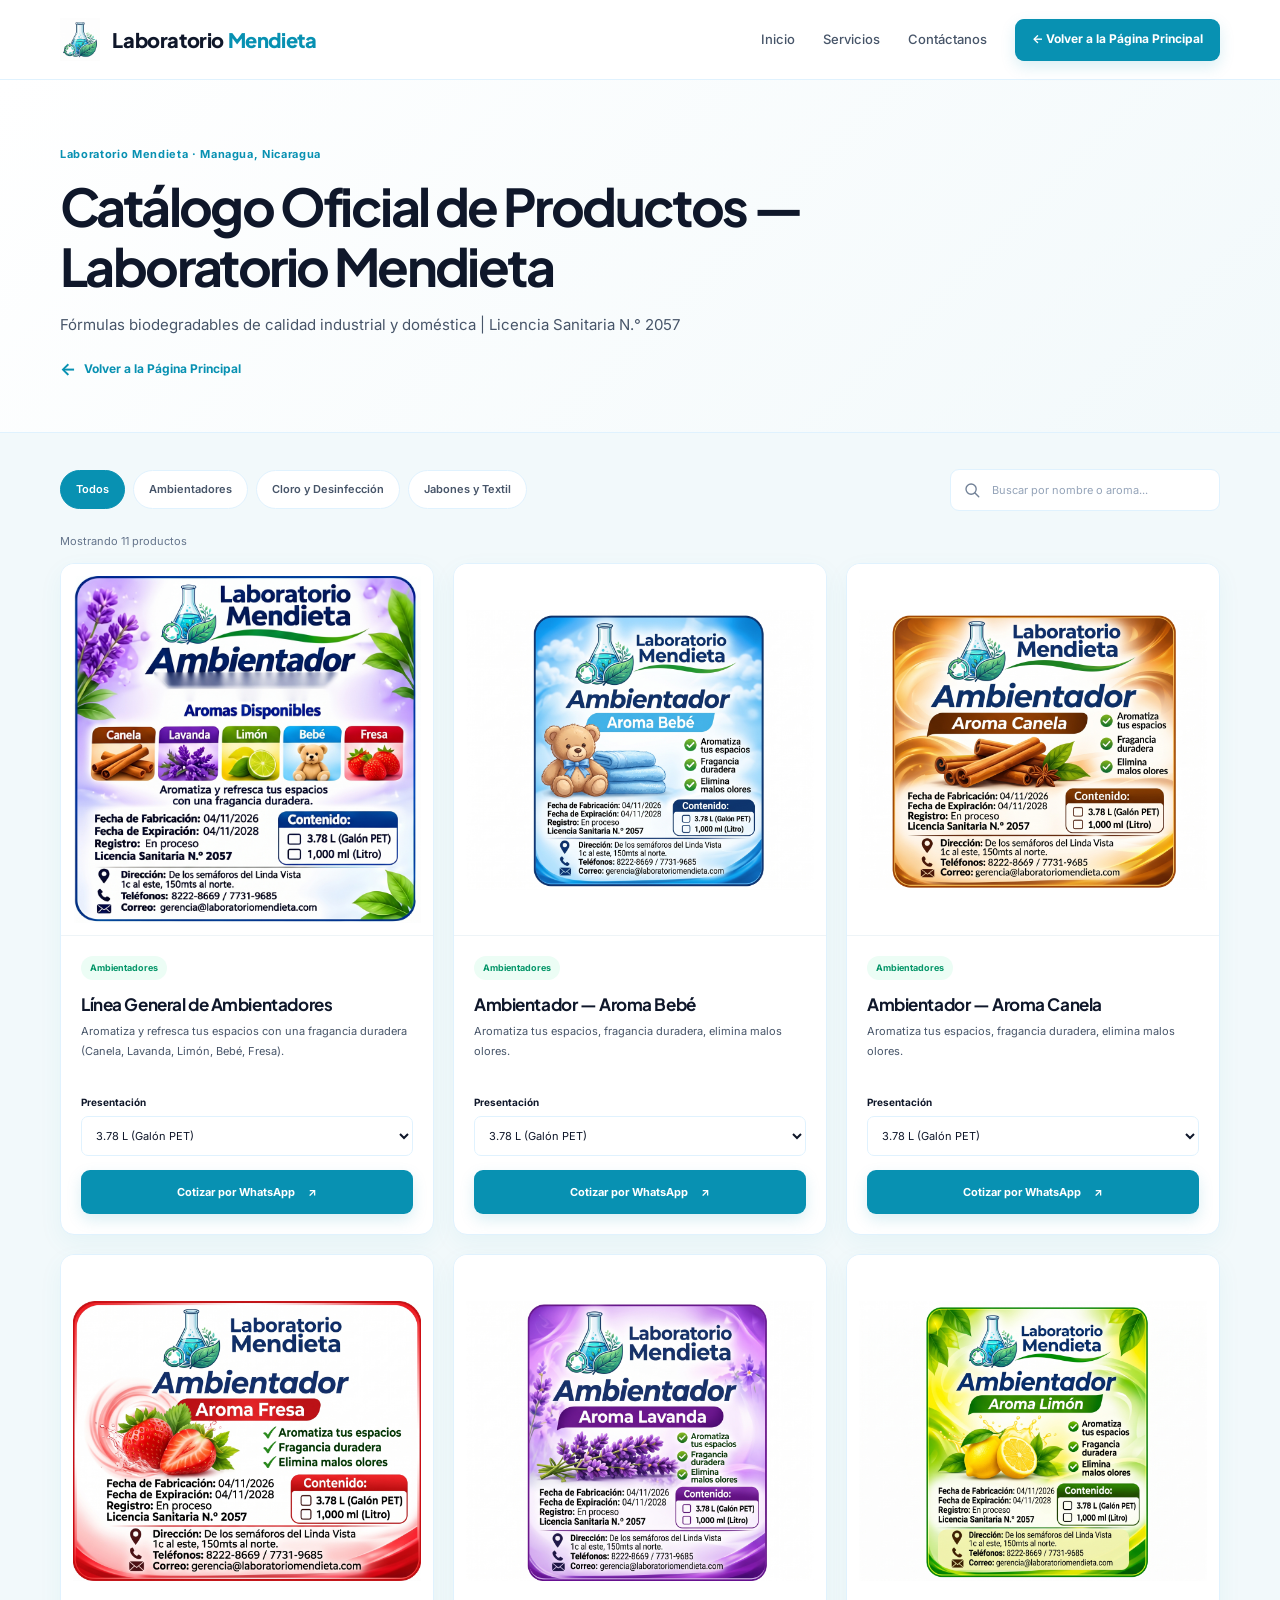
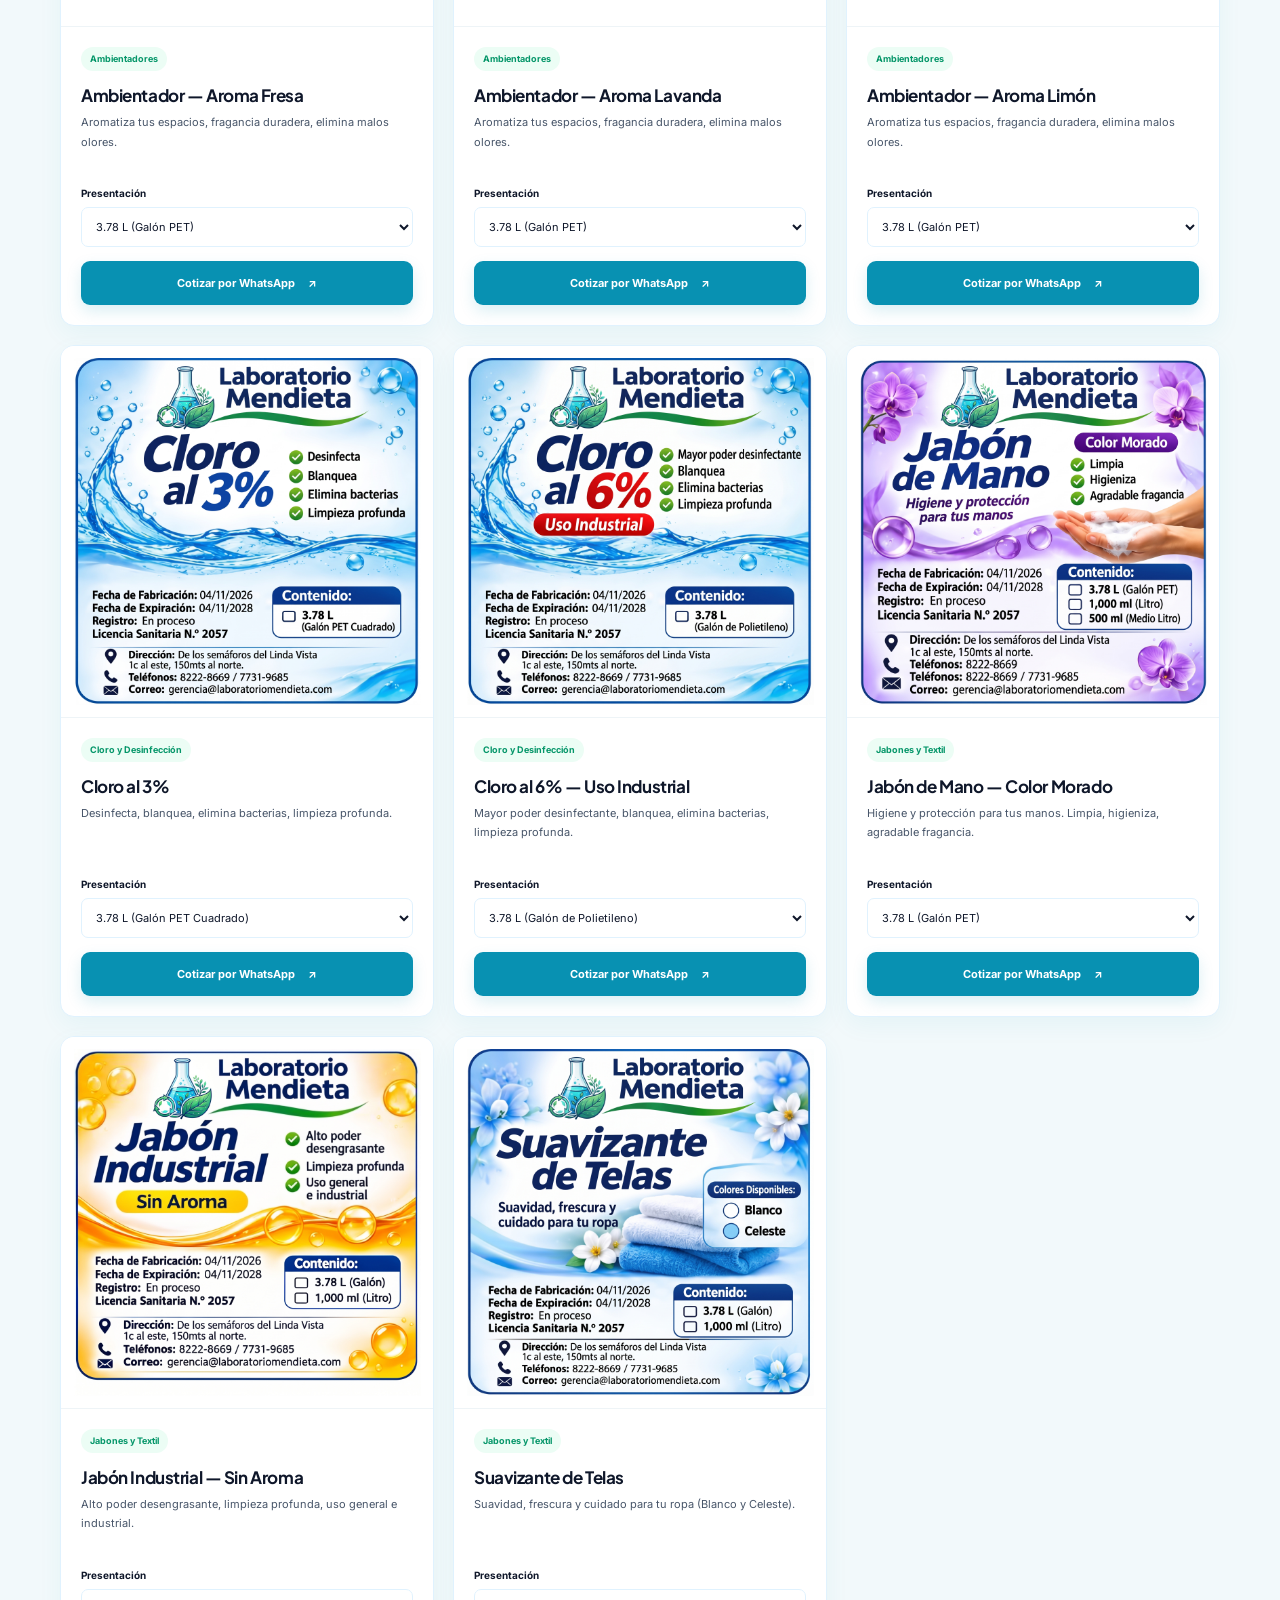
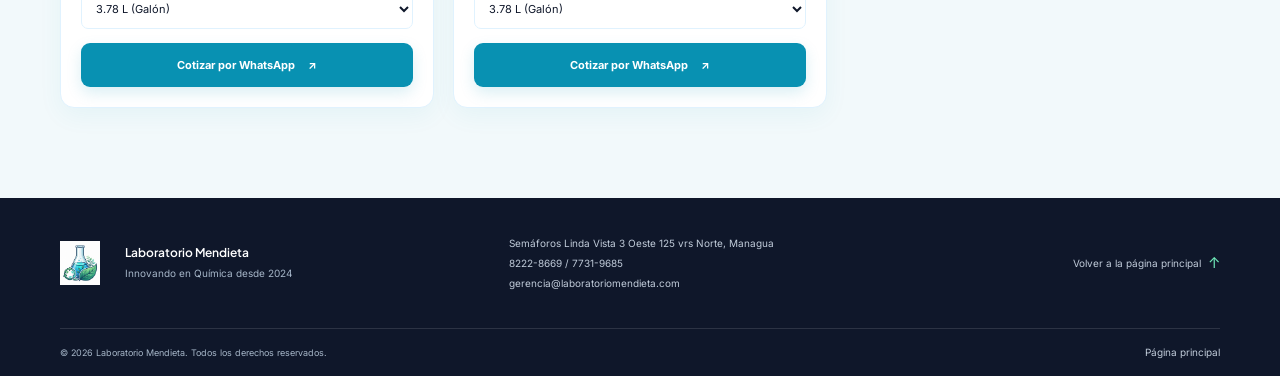
==== commit 06d5dccb: "Se quito texto innecesario y se edito la imagen del apartado principal" ====
--- a/catalogo.html
+++ b/catalogo.html
@@ -39,7 +39,7 @@
         <p class="eyebrow">Laboratorio Mendieta · Managua, Nicaragua</p>
         <h1 id="catalog-title">Catálogo Oficial de Productos — Laboratorio Mendieta</h1>
         <p class="catalog-subtitle">Fórmulas biodegradables de calidad industrial y doméstica | Licencia Sanitaria N.° 2057</p>
-        <a class="catalog-back-link" href="index.html"><span aria-hidden="true">←</span> Volver a la Página Principal (index.html)</a>
+        <a class="catalog-back-link" href="index.html"><span aria-hidden="true">←</span> Volver a la Página Principal</a>
       </div>
     </section>
 
